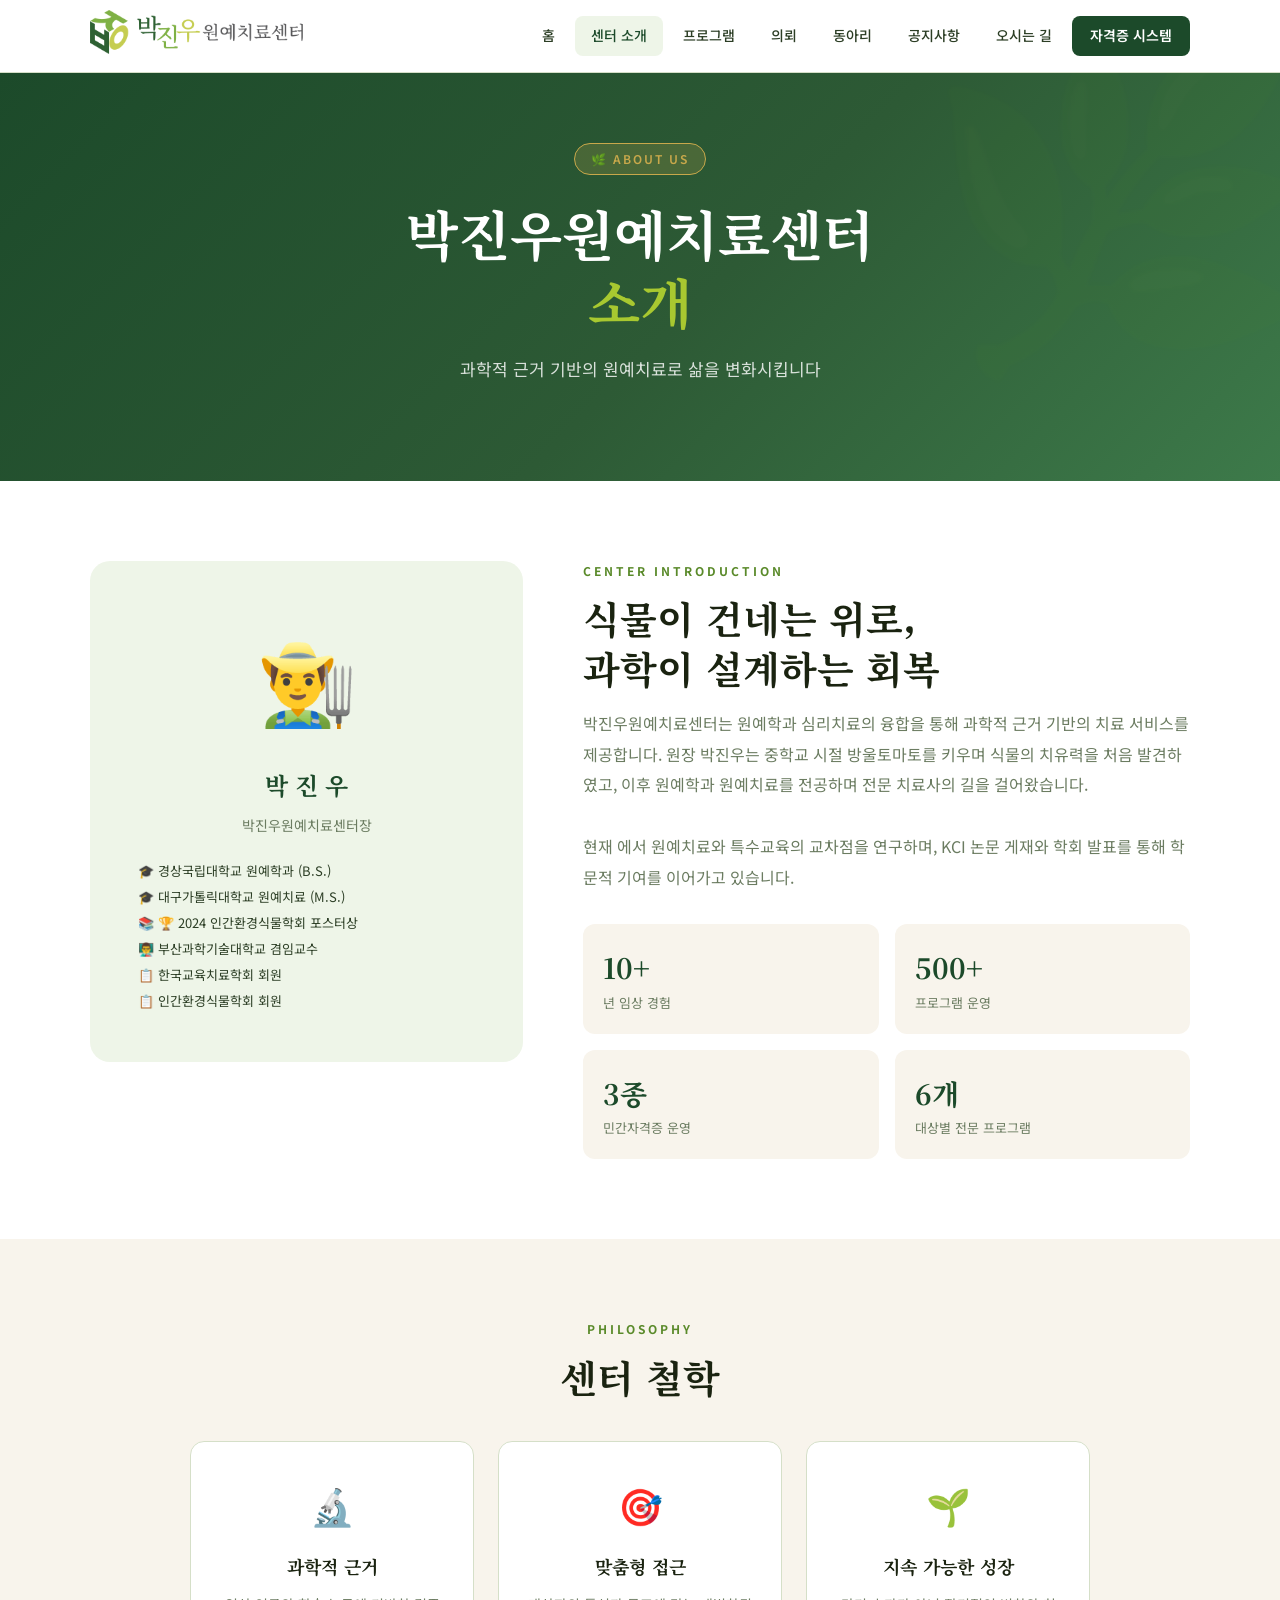
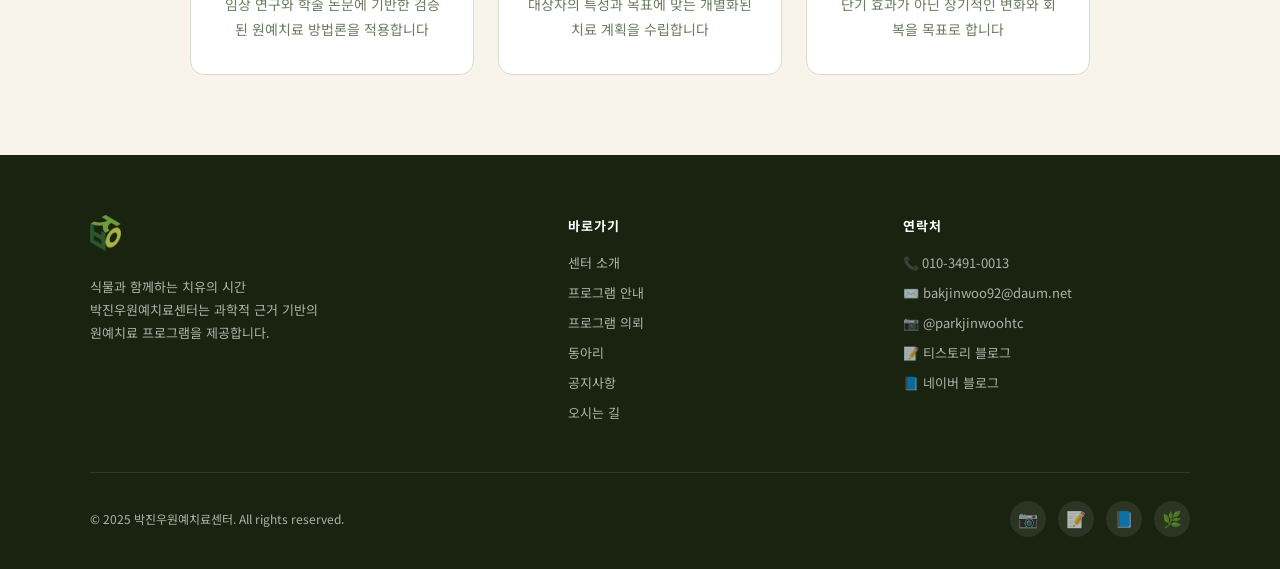
==== about.html @ 48498fbf "Add files via upload" ====
<!DOCTYPE html>
<html lang="ko">
<head>
  <meta charset="UTF-8">
  <meta name="viewport" content="width=device-width, initial-scale=1.0">
  <title>센터 소개 | 박진우원예치료센터</title>
  <link rel="stylesheet" href="common.css">
</head>
<body>
<header class="site-header">
  <div class="header-inner">
    <a href="index.html" class="header-logo">
      <img src="[data-uri]" alt="박진우원예치료센터">
    </a>
    <nav class="site-nav" id="site-nav">
      <a href="index.html">홈</a>
      <a href="about.html" class="active">센터 소개</a>
      <a href="program.html">프로그램</a>
      <a href="request.html">의뢰</a>
      <a href="club.html">동아리</a>
      <a href="notice.html">공지사항</a>
      <a href="location.html">오시는 길</a>
      <a href="https://bakjinwoo920522-beep.github.io/bjw-cert/" target="_blank" class="nav-cta">자격증 시스템</a>
    </nav>
    <button class="nav-toggle" id="nav-toggle" aria-label="메뉴">
      <span></span><span></span><span></span>
    </button>
  </div>
</header>

<section class="hero" style="padding:70px 32px 60px">
  <div class="hero-badge">🌿 ABOUT US</div>
  <h1>박진우원예치료센터<br><em>소개</em></h1>
  <p>과학적 근거 기반의 원예치료로 삶을 변화시킵니다</p>
</section>

<section class="section">
  <div class="section-inner" style="display:grid;grid-template-columns:1fr 1.4fr;gap:60px;align-items:start">
    <div style="background:var(--light);border-radius:20px;padding:48px;text-align:center;position:sticky;top:100px">
      <div style="font-size:80px;margin-bottom:20px">👨‍🌾</div>
      <h2 style="font-family:var(--serif);font-size:24px;color:var(--dkgrn);margin-bottom:8px">박 진 우</h2>
      <p style="color:var(--muted);font-size:14px;margin-bottom:20px">박진우원예치료센터장</p>
      <div style="text-align:left">
        <div style="font-size:13px;color:var(--text);line-height:2">
          🎓 경상국립대학교 원예학과 (B.S.)<br>
          🎓 대구가톨릭대학교 원예치료 (M.S.)<br>
          📚 
          🏆 2024 인간환경식물학회 포스터상<br>
          👨‍🏫 부산과학기술대학교 겸임교수<br>
          📋 한국교육치료학회 회원<br>
          📋 인간환경식물학회 회원
        </div>
      </div>
    </div>
    <div>
      <div class="section-label">Center Introduction</div>
      <h2 class="section-title">식물이 건네는 위로,<br>과학이 설계하는 회복</h2>
      <p style="color:var(--muted);line-height:1.9;margin-bottom:32px">
        박진우원예치료센터는 원예학과 심리치료의 융합을 통해 과학적 근거 기반의 치료 서비스를 제공합니다.
        원장 박진우는 중학교 시절 방울토마토를 키우며 식물의 치유력을 처음 발견하였고,
        이후 원예학과 원예치료를 전공하며 전문 치료사의 길을 걸어왔습니다.
      </p>
      <p style="color:var(--muted);line-height:1.9;margin-bottom:32px">
        현재 에서 원예치료와 특수교육의 교차점을 연구하며,
        KCI 논문 게재와 학회 발표를 통해 학문적 기여를 이어가고 있습니다.
      </p>
      <div style="display:grid;grid-template-columns:1fr 1fr;gap:16px;margin-top:32px">
        <div style="background:var(--cream);border-radius:12px;padding:20px">
          <div style="font-size:28px;font-weight:700;color:var(--dkgrn);font-family:var(--serif)">10+</div>
          <div style="font-size:13px;color:var(--muted)">년 임상 경험</div>
        </div>
        <div style="background:var(--cream);border-radius:12px;padding:20px">
          <div style="font-size:28px;font-weight:700;color:var(--dkgrn);font-family:var(--serif)">500+</div>
          <div style="font-size:13px;color:var(--muted)">프로그램 운영</div>
        </div>
        <div style="background:var(--cream);border-radius:12px;padding:20px">
          <div style="font-size:28px;font-weight:700;color:var(--dkgrn);font-family:var(--serif)">3종</div>
          <div style="font-size:13px;color:var(--muted)">민간자격증 운영</div>
        </div>
        <div style="background:var(--cream);border-radius:12px;padding:20px">
          <div style="font-size:28px;font-weight:700;color:var(--dkgrn);font-family:var(--serif)">6개</div>
          <div style="font-size:13px;color:var(--muted)">대상별 전문 프로그램</div>
        </div>
      </div>
    </div>
  </div>
</section>

<section class="section bg-cream">
  <div class="section-inner text-center">
    <div class="section-label">Philosophy</div>
    <h2 class="section-title">센터 철학</h2>
    <div class="card-grid" style="max-width:900px;margin:40px auto 0;grid-template-columns:repeat(3,1fr)">
      <div class="card text-center"><div class="card-icon">🔬</div><h3>과학적 근거</h3><p>임상 연구와 학술 논문에 기반한 검증된 원예치료 방법론을 적용합니다</p></div>
      <div class="card text-center"><div class="card-icon">🎯</div><h3>맞춤형 접근</h3><p>대상자의 특성과 목표에 맞는 개별화된 치료 계획을 수립합니다</p></div>
      <div class="card text-center"><div class="card-icon">🌱</div><h3>지속 가능한 성장</h3><p>단기 효과가 아닌 장기적인 변화와 회복을 목표로 합니다</p></div>
    </div>
  </div>
</section>

<footer class="site-footer">
  <div class="footer-inner">
    <div>
      <div class="footer-logo">
        <img src="[data-uri]" alt="박진우원예치료센터">
      </div>
      <p class="footer-desc">
        식물과 함께하는 치유의 시간<br>
        박진우원예치료센터는 과학적 근거 기반의<br>
        원예치료 프로그램을 제공합니다.
      </p>
    </div>
    <div class="footer-col">
      <h4>바로가기</h4>
      <a href="about.html">센터 소개</a>
      <a href="program.html">프로그램 안내</a>
      <a href="request.html">프로그램 의뢰</a>
      <a href="club.html">동아리</a>
      <a href="notice.html">공지사항</a>
      <a href="location.html">오시는 길</a>
    </div>
    <div class="footer-col">
      <h4>연락처</h4>
      <a href="tel:01034910013">📞 010-3491-0013</a>
      <a href="mailto:bakjinwoo92@daum.net">✉️ bakjinwoo92@daum.net</a>
      <a href="https://www.instagram.com/parkjinwoohtc" target="_blank">📷 @parkjinwoohtc</a>
      <a href="https://jinwoostory.com" target="_blank">📝 티스토리 블로그</a>
      <a href="https://blog.naver.com/myw111" target="_blank">📘 네이버 블로그</a>
    </div>
  </div>
  <div class="footer-bottom">
    <span>© 2025 박진우원예치료센터. All rights reserved.</span>
    <div class="footer-sns">
      <a href="https://www.instagram.com/parkjinwoohtc" target="_blank" title="인스타그램">📷</a>
      <a href="https://jinwoostory.com" target="_blank" title="티스토리">📝</a>
      <a href="https://blog.naver.com/myw111" target="_blank" title="네이버블로그">📘</a>
      <a href="https://bakjinwoo920522-beep.github.io/bjw-cert/" target="_blank" title="자격증시스템">🌿</a>
    </div>
  </div>
</footer>

<script>
  const toggle = document.getElementById('nav-toggle');
  const nav    = document.getElementById('site-nav');
  if (toggle) toggle.addEventListener('click', () => nav.classList.toggle('open'));
  // 현재 페이지 active
  const links = document.querySelectorAll('.site-nav a:not(.nav-cta)');
  links.forEach(a => { if (a.href === location.href) a.classList.add('active'); });
</script>

</body>

</body>
</html>
---- common.css ----
@import url('https://fonts.googleapis.com/css2?family=Noto+Serif+KR:wght@300;400;500;600;700&family=Noto+Sans+KR:wght@300;400;500;600;700&display=swap');

:root {
  --dkgrn:  #1C4A2A;
  --moss:   #2D5A35;
  --sage:   #5A8A2A;
  --lime:   #A8C830;
  --gold:   #C8A84B;
  --cream:  #F8F4EC;
  --white:  #FFFFFF;
  --dark:   #1A2310;
  --text:   #2C3E25;
  --muted:  #6B7C61;
  --light:  #EEF5E8;
  --border: #D5DFC8;
  --shadow: 0 4px 24px rgba(28,74,42,0.10);
  --radius: 14px;
  --trans:  0.25s ease;
  --serif:  'Noto Serif KR', serif;
  --sans:   'Noto Sans KR', sans-serif;
  --max-w:  1100px;
}

* { box-sizing: border-box; margin: 0; padding: 0; }
html { scroll-behavior: smooth; }
body { font-family: var(--sans); color: var(--text); background: var(--white); line-height: 1.7; }
img { max-width: 100%; }
a { text-decoration: none; color: inherit; }

/* ── 헤더 */
.site-header {
  position: sticky; top: 0; z-index: 200;
  background: rgba(255,255,255,0.96);
  backdrop-filter: blur(12px);
  border-bottom: 1px solid var(--border);
  padding: 0 32px;
}
.header-inner {
  max-width: var(--max-w); margin: 0 auto;
  display: flex; align-items: center; justify-content: space-between;
  height: 72px;
}
.header-logo img { height: 44px; }
.site-nav { display: flex; gap: 4px; align-items: center; }
.site-nav a {
  padding: 8px 16px; border-radius: 8px;
  font-size: 14px; font-weight: 500; color: var(--text);
  transition: all var(--trans);
}
.site-nav a:hover, .site-nav a.active { background: var(--light); color: var(--dkgrn); }
.site-nav a.nav-cta {
  background: var(--dkgrn); color: #fff;
  padding: 8px 18px; border-radius: 8px;
  font-weight: 600;
}
.site-nav a.nav-cta:hover { background: var(--moss); }
.nav-toggle { display: none; background: none; border: none; cursor: pointer; padding: 8px; }
.nav-toggle span {
  display: block; width: 24px; height: 2px;
  background: var(--dkgrn); margin: 5px 0; transition: all var(--trans);
}

/* ── 히어로 */
.hero {
  background: linear-gradient(135deg, var(--dkgrn) 0%, var(--moss) 55%, #3D7A4A 100%);
  color: #fff; padding: 100px 32px 90px; text-align: center; position: relative; overflow: hidden;
}
.hero::before {
  content: '🌿'; font-size: 320px; opacity: 0.04;
  position: absolute; top: -60px; right: -40px; line-height: 1;
}
.hero-badge {
  display: inline-block; background: rgba(200,168,75,0.2);
  border: 1px solid var(--gold); color: var(--gold);
  font-size: 12px; font-weight: 600; letter-spacing: 2px;
  padding: 5px 16px; border-radius: 20px; margin-bottom: 24px;
}
.hero h1 {
  font-family: var(--serif); font-size: clamp(32px,5vw,54px);
  font-weight: 700; line-height: 1.25; margin-bottom: 20px;
}
.hero h1 em { color: var(--lime); font-style: normal; }
.hero p {
  font-size: 17px; opacity: 0.82; max-width: 560px;
  margin: 0 auto 36px; line-height: 1.8;
}
.hero-btns { display: flex; gap: 14px; justify-content: center; flex-wrap: wrap; }
.btn-primary {
  background: var(--gold); color: var(--dark);
  padding: 14px 32px; border-radius: 10px;
  font-weight: 700; font-size: 15px; transition: all var(--trans);
}
.btn-primary:hover { background: #d4b055; transform: translateY(-2px); }
.btn-outline {
  border: 2px solid rgba(255,255,255,0.5); color: #fff;
  padding: 14px 32px; border-radius: 10px;
  font-weight: 600; font-size: 15px; transition: all var(--trans);
}
.btn-outline:hover { border-color: #fff; background: rgba(255,255,255,0.1); }

/* ── 섹션 공통 */
.section { padding: 80px 32px; }
.section-inner { max-width: var(--max-w); margin: 0 auto; }
.section-label {
  font-size: 12px; font-weight: 700; letter-spacing: 3px;
  color: var(--sage); text-transform: uppercase; margin-bottom: 12px;
}
.section-title {
  font-family: var(--serif); font-size: clamp(26px,3.5vw,38px);
  font-weight: 700; color: var(--dark); margin-bottom: 16px; line-height: 1.3;
}
.section-desc { font-size: 16px; color: var(--muted); max-width: 600px; line-height: 1.8; }
.section-header { margin-bottom: 48px; }
.section.bg-cream { background: var(--cream); }
.section.bg-green { background: var(--dkgrn); color: #fff; }
.section.bg-green .section-title { color: #fff; }
.section.bg-green .section-desc { color: rgba(255,255,255,0.75); }
.section.bg-green .section-label { color: var(--lime); }

/* ── 카드 */
.card-grid { display: grid; grid-template-columns: repeat(auto-fill, minmax(280px,1fr)); gap: 24px; }
.card {
  background: #fff; border-radius: var(--radius);
  border: 1px solid var(--border); padding: 32px 28px;
  transition: all var(--trans); position: relative; overflow: hidden;
}
.card::before {
  content: ''; position: absolute; top: 0; left: 0; right: 0;
  height: 3px; background: linear-gradient(90deg, var(--dkgrn), var(--sage));
  transform: scaleX(0); transform-origin: left; transition: transform var(--trans);
}
.card:hover { box-shadow: var(--shadow); transform: translateY(-4px); }
.card:hover::before { transform: scaleX(1); }
.card-icon { font-size: 36px; margin-bottom: 16px; }
.card h3 { font-family: var(--serif); font-size: 18px; font-weight: 700; color: var(--dark); margin-bottom: 10px; }
.card p { font-size: 14px; color: var(--muted); line-height: 1.8; }

/* ── 푸터 */
.site-footer {
  background: var(--dark); color: rgba(255,255,255,0.65);
  padding: 60px 32px 32px;
}
.footer-inner {
  max-width: var(--max-w); margin: 0 auto;
  display: grid; grid-template-columns: 1.5fr 1fr 1fr; gap: 48px;
  padding-bottom: 40px; border-bottom: 1px solid rgba(255,255,255,0.1);
}
.footer-logo img { height: 36px; opacity: 0.85; margin-bottom: 16px; }
.footer-desc { font-size: 13px; line-height: 1.8; }
.footer-col h4 { font-size: 13px; font-weight: 700; color: #fff; margin-bottom: 14px; letter-spacing: 1px; }
.footer-col a { display: block; font-size: 13px; margin-bottom: 8px; transition: color var(--trans); }
.footer-col a:hover { color: var(--lime); }
.footer-bottom {
  max-width: var(--max-w); margin: 28px auto 0;
  display: flex; justify-content: space-between; align-items: center;
  font-size: 12px; flex-wrap: wrap; gap: 12px;
}
.footer-sns { display: flex; gap: 12px; }
.footer-sns a {
  width: 36px; height: 36px; border-radius: 50%;
  background: rgba(255,255,255,0.08);
  display: flex; align-items: center; justify-content: center;
  font-size: 16px; transition: all var(--trans);
}
.footer-sns a:hover { background: var(--moss); }

/* ── 공통 유틸 */
.tag {
  display: inline-block; background: var(--light);
  color: var(--dkgrn); font-size: 12px; font-weight: 600;
  padding: 3px 10px; border-radius: 6px; margin-right: 6px; margin-bottom: 6px;
}
.divider { height: 1px; background: var(--border); margin: 48px 0; }
.text-center { text-align: center; }
.stat-row { display: flex; gap: 40px; flex-wrap: wrap; }
.stat { text-align: center; }
.stat .num {
  font-family: var(--serif); font-size: 42px;
  font-weight: 700; color: var(--dkgrn); line-height: 1;
}
.stat .num em { color: var(--gold); font-style: normal; }
.stat .label { font-size: 13px; color: var(--muted); margin-top: 6px; }

/* ── 반응형 */
@media (max-width: 768px) {
  .site-nav { display: none; position: fixed; top: 72px; left: 0; right: 0; bottom: 0; background: #fff; flex-direction: column; padding: 32px; gap: 8px; z-index: 199; }
  .site-nav.open { display: flex; }
  .site-nav a { font-size: 18px; padding: 12px 16px; }
  .nav-toggle { display: block; }
  .footer-inner { grid-template-columns: 1fr; gap: 32px; }
  .section { padding: 60px 20px; }
  .hero { padding: 72px 20px 64px; }
  .stat-row { gap: 28px; }
}
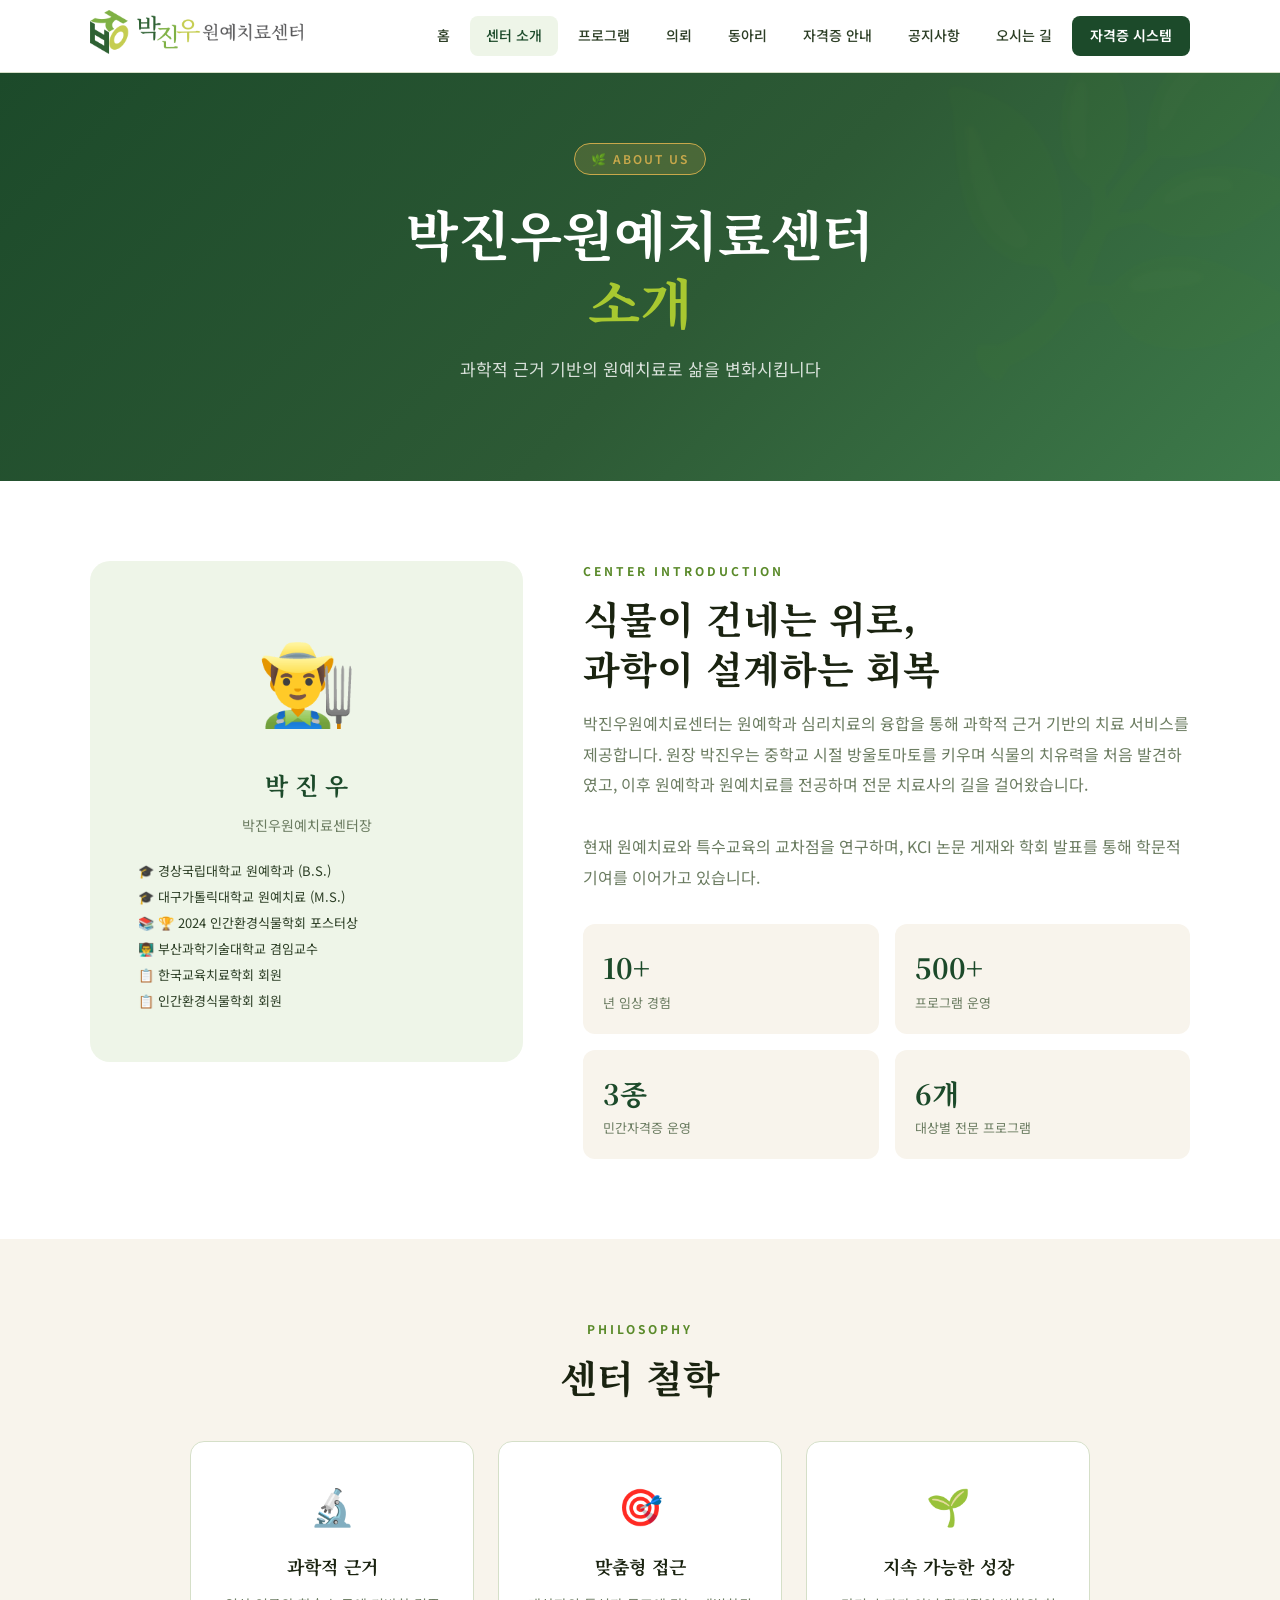
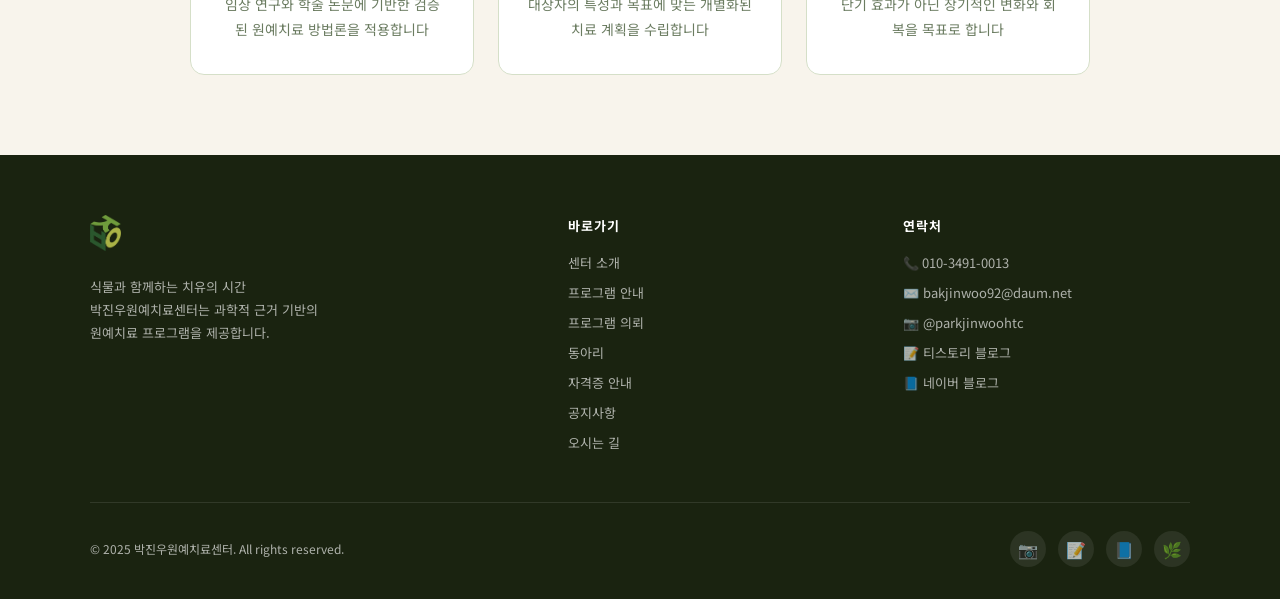
==== commit 06b51c4c: "Add files via upload" ====
--- a/about.html
+++ b/about.html
@@ -18,6 +18,7 @@
       <a href="program.html">프로그램</a>
       <a href="request.html">의뢰</a>
       <a href="club.html">동아리</a>
+      <a href="cert.html">자격증 안내</a>
       <a href="notice.html">공지사항</a>
       <a href="location.html">오시는 길</a>
       <a href="https://bakjinwoo920522-beep.github.io/bjw-cert/" target="_blank" class="nav-cta">자격증 시스템</a>
@@ -61,7 +62,7 @@
         이후 원예학과 원예치료를 전공하며 전문 치료사의 길을 걸어왔습니다.
       </p>
       <p style="color:var(--muted);line-height:1.9;margin-bottom:32px">
-        현재 에서 원예치료와 특수교육의 교차점을 연구하며,
+        현재 원예치료와 특수교육의 교차점을 연구하며,
         KCI 논문 게재와 학회 발표를 통해 학문적 기여를 이어가고 있습니다.
       </p>
       <div style="display:grid;grid-template-columns:1fr 1fr;gap:16px;margin-top:32px">
@@ -116,6 +117,7 @@
       <a href="program.html">프로그램 안내</a>
       <a href="request.html">프로그램 의뢰</a>
       <a href="club.html">동아리</a>
+      <a href="cert.html">자격증 안내</a>
       <a href="notice.html">공지사항</a>
       <a href="location.html">오시는 길</a>
     </div>
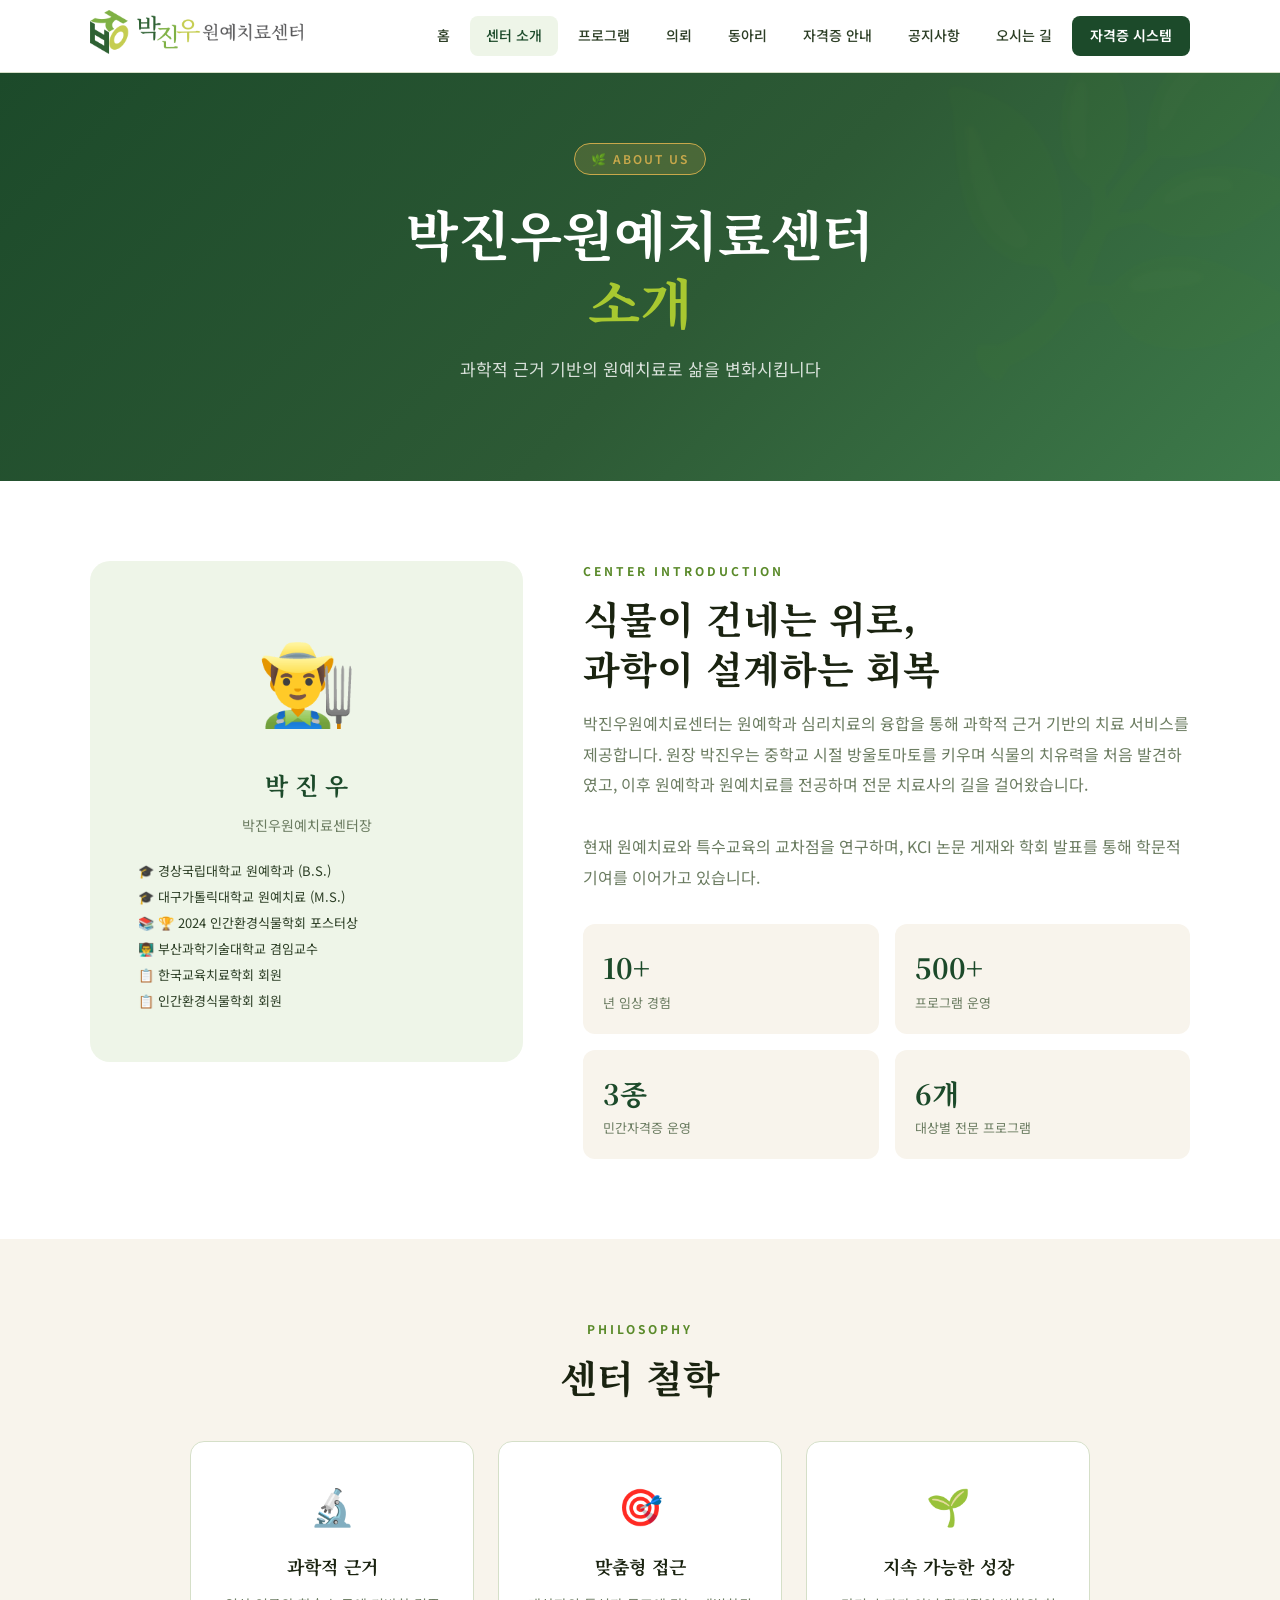
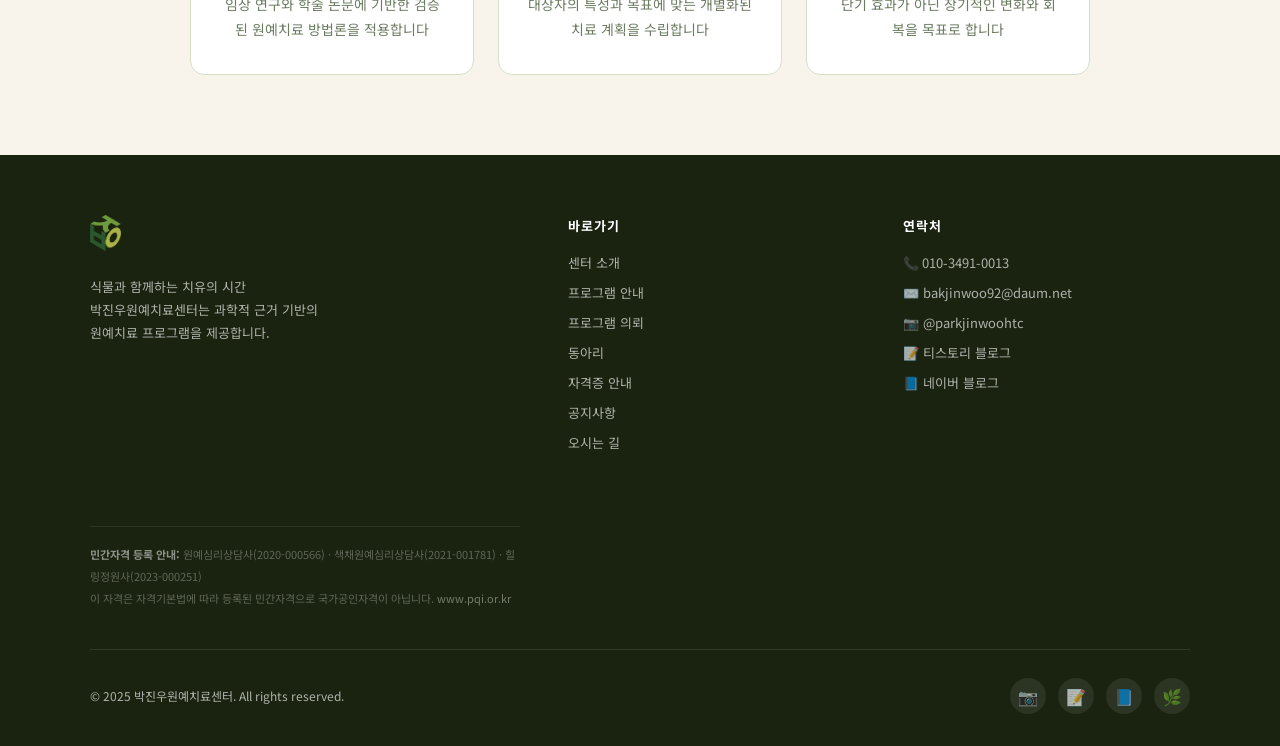
==== commit ac7b3adc: "Add files via upload" ====
--- a/about.html
+++ b/about.html
@@ -129,6 +129,12 @@
       <a href="https://jinwoostory.com" target="_blank">📝 티스토리 블로그</a>
       <a href="https://blog.naver.com/myw111" target="_blank">📘 네이버 블로그</a>
     </div>
+  <div style="border-top:1px solid rgba(255,255,255,0.08);padding-top:16px;margin-top:16px;font-size:11px;color:rgba(255,255,255,0.3);line-height:2">
+      <strong style="color:rgba(255,255,255,0.5)">민간자격 등록 안내:</strong>
+      원예심리상담사(2020-000566) · 색채원예심리상담사(2021-001781) · 힐링정원사(2023-000251)<br>
+      이 자격은 자격기본법에 따라 등록된 민간자격으로 국가공인자격이 아닙니다.
+      <a href="https://www.pqi.or.kr" target="_blank" style="color:rgba(255,255,255,0.4)">www.pqi.or.kr</a>
+    </div>
   </div>
   <div class="footer-bottom">
     <span>© 2025 박진우원예치료센터. All rights reserved.</span>
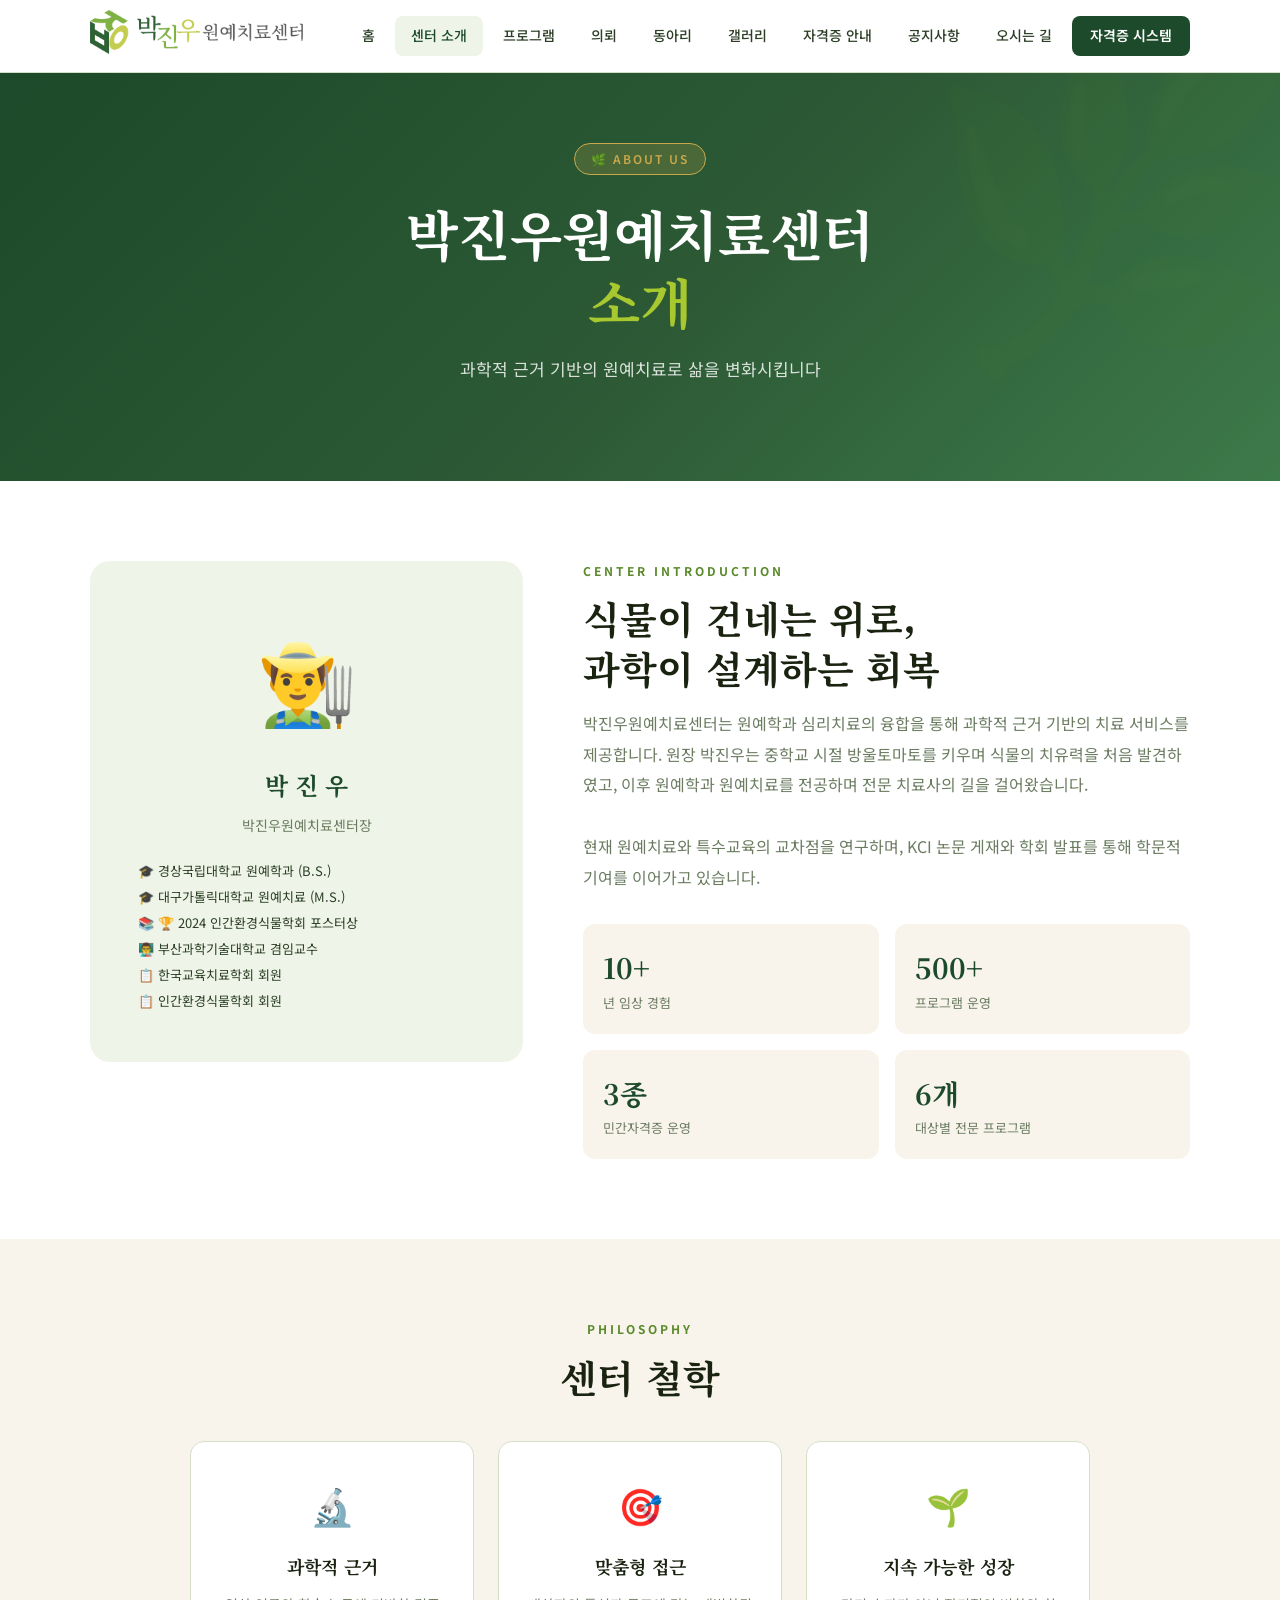
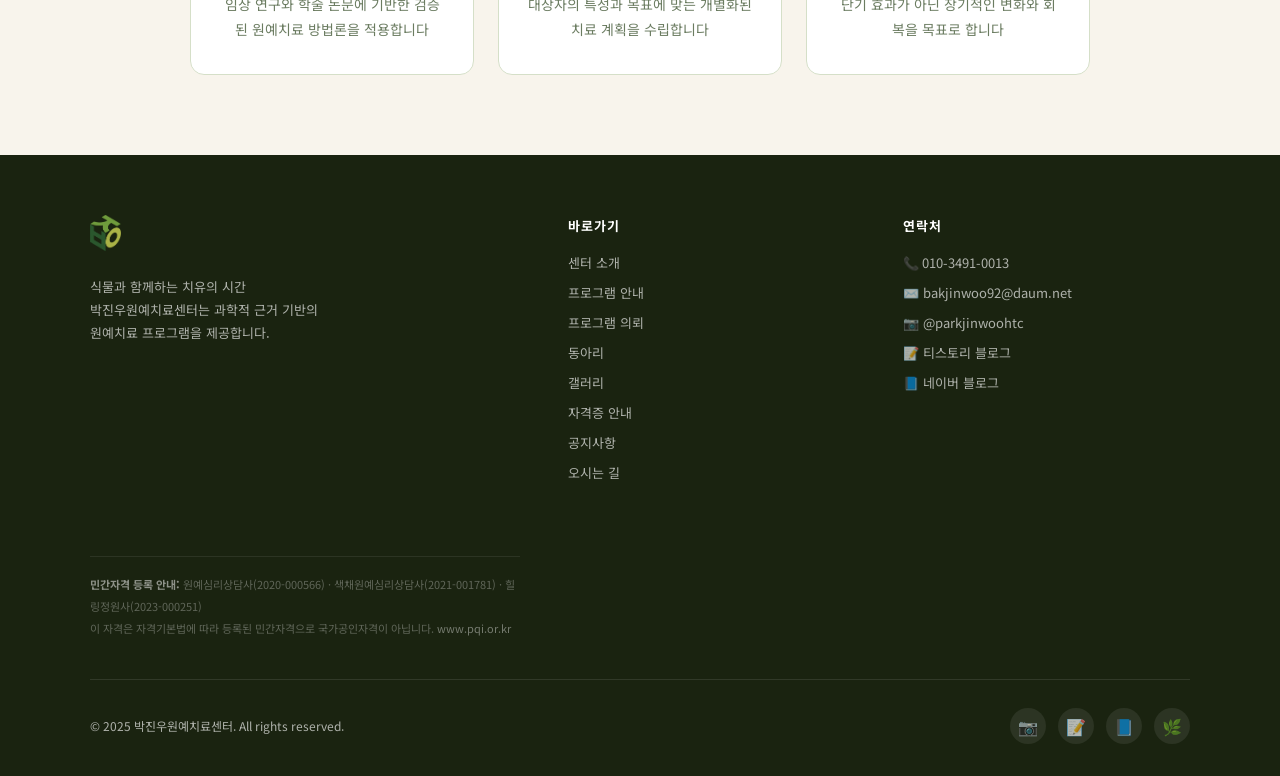
==== commit 48114db0: "Add files via upload" ====
--- a/about.html
+++ b/about.html
@@ -18,10 +18,11 @@
       <a href="program.html">프로그램</a>
       <a href="request.html">의뢰</a>
       <a href="club.html">동아리</a>
+      <a href="gallery.html">갤러리</a>
       <a href="cert.html">자격증 안내</a>
       <a href="notice.html">공지사항</a>
       <a href="location.html">오시는 길</a>
-      <a href="https://bakjinwoo920522-beep.github.io/bjw-cert/" target="_blank" class="nav-cta">자격증 시스템</a>
+      <a href="https://bakjinwoo920522-beep.github.io/bjw-cert/apply.html" target="_blank" class="nav-cta">자격증 시스템</a>
     </nav>
     <button class="nav-toggle" id="nav-toggle" aria-label="메뉴">
       <span></span><span></span><span></span>
@@ -117,6 +118,7 @@
       <a href="program.html">프로그램 안내</a>
       <a href="request.html">프로그램 의뢰</a>
       <a href="club.html">동아리</a>
+      <a href="gallery.html">갤러리</a>
       <a href="cert.html">자격증 안내</a>
       <a href="notice.html">공지사항</a>
       <a href="location.html">오시는 길</a>
@@ -126,7 +128,7 @@
       <a href="tel:01034910013">📞 010-3491-0013</a>
       <a href="mailto:bakjinwoo92@daum.net">✉️ bakjinwoo92@daum.net</a>
       <a href="https://www.instagram.com/parkjinwoohtc" target="_blank">📷 @parkjinwoohtc</a>
-      <a href="https://jinwoostory.com" target="_blank">📝 티스토리 블로그</a>
+      <a href="https://www.jinwoostory.com" target="_blank">📝 티스토리 블로그</a>
       <a href="https://blog.naver.com/myw111" target="_blank">📘 네이버 블로그</a>
     </div>
   <div style="border-top:1px solid rgba(255,255,255,0.08);padding-top:16px;margin-top:16px;font-size:11px;color:rgba(255,255,255,0.3);line-height:2">
@@ -140,9 +142,9 @@
     <span>© 2025 박진우원예치료센터. All rights reserved.</span>
     <div class="footer-sns">
       <a href="https://www.instagram.com/parkjinwoohtc" target="_blank" title="인스타그램">📷</a>
-      <a href="https://jinwoostory.com" target="_blank" title="티스토리">📝</a>
+      <a href="https://www.jinwoostory.com" target="_blank" title="티스토리">📝</a>
       <a href="https://blog.naver.com/myw111" target="_blank" title="네이버블로그">📘</a>
-      <a href="https://bakjinwoo920522-beep.github.io/bjw-cert/" target="_blank" title="자격증시스템">🌿</a>
+      <a href="https://bakjinwoo920522-beep.github.io/bjw-cert/apply.html" target="_blank" title="자격증시스템">🌿</a>
     </div>
   </div>
 </footer>
